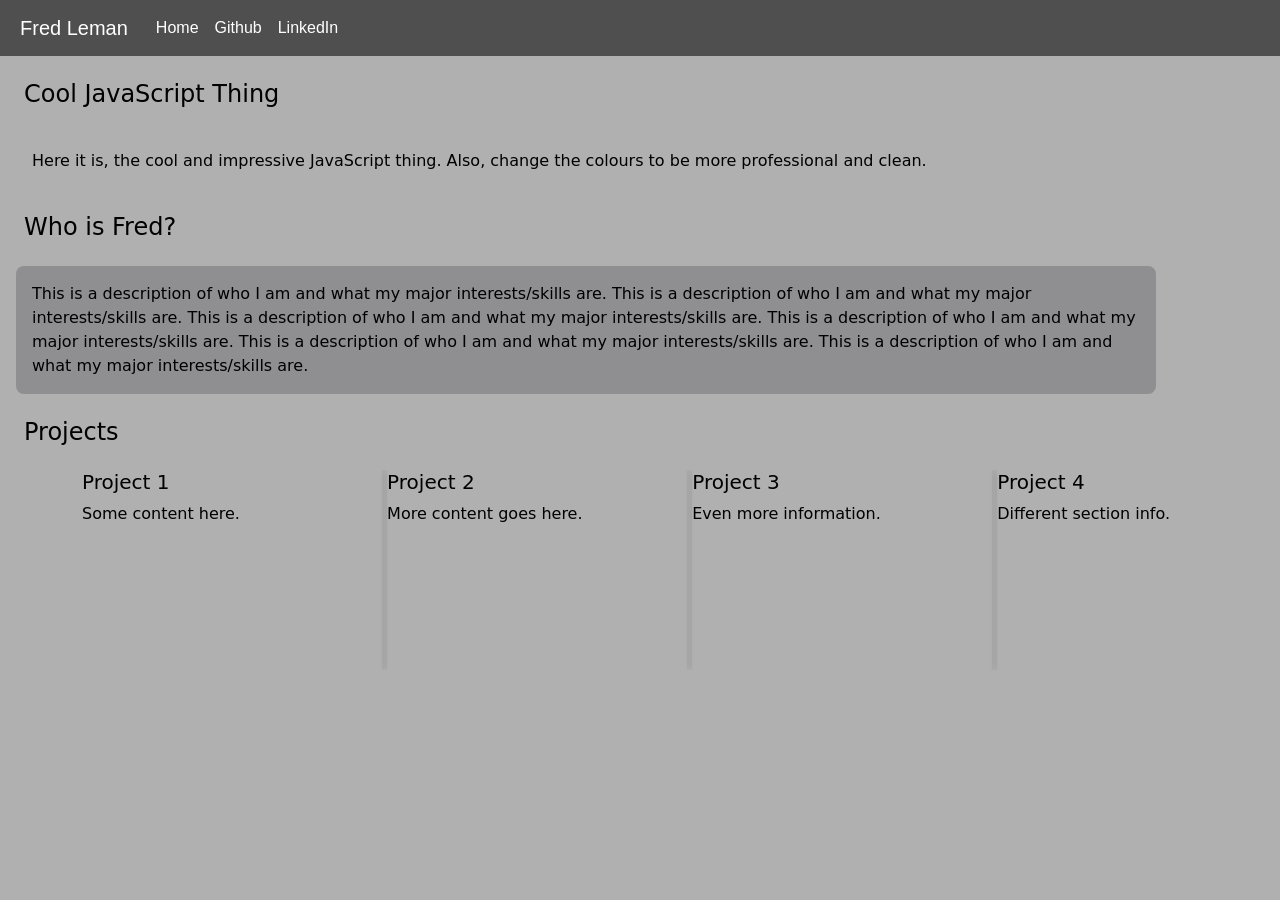
==== devsite/main.html @ 73a96d9e "Initial commit, base site built." ====
<!doctype html>
<html lang="en">
  <head>
    <title>Fred Leman</title>
      <meta charset="utf-8"/>
        <meta
          name="viewport"
          content="width=device-width, initial-scale=1, shrink-to-fit=no"
        />
        <link
          href="https://cdn.jsdelivr.net/npm/bootstrap@5.3.2/dist/css/bootstrap.min.css"
          rel="stylesheet"
          integrity="sha384-T3c6CoIi6uLrA9TneNEoa7RxnatzjcDSCmG1MXxSR1GAsXEV/Dwwykc2MPK8M2HN"
          crossorigin="anonymous"
        />
        <link rel="stylesheet" href="global.css">
  </head>

  <body>
    <header>
      <nav class="navbar navbar-expand-lg">
        <div class="container-fluid">
          <a class="navbar-brand ms-2" href="#">Fred Leman</a>
            <ul class="navbar-nav me-auto ms-1 mb-2 mb-lg-0">
              <li class="nav-item">
                <a class="nav-link" aria-current="page" href="#">Home</a>
              </li>
              <li class="nav-item">
                <a class="nav-link" href="#">Github</a>
              </li>
              <li class="nav-item">
                <a class="nav-link" href="#">LinkedIn</a>
              </li>
            </ul>
        </div>
      </nav>
    </header>

    <main>
      <h4 class="m-4">Cool JavaScript Thing</h4>
      <div id="thing" class="container-xxl m-3 p-3 rounded-3">
        Here it is, the cool and impressive JavaScript thing. Also, change the colours to be more professional and clean.
      </div>
      <h4 class="m-4">Who is Fred?</h3>
      <div id="intro" class="container-md m-3 p-3 rounded-3">
        This is a description of who I am and what my major interests/skills are. 
        This is a description of who I am and what my major interests/skills are. 
        This is a description of who I am and what my major interests/skills are.
        This is a description of who I am and what my major interests/skills are.
        This is a description of who I am and what my major interests/skills are.
        This is a description of who I am and what my major interests/skills are.
      </div>
      <h4 class="m-4">Projects</h4>
      <div class="container mt-4">
        <div class="scroll-container">
          <div class="pane">
            <h5>Project 1</h5>
            <p>Some content here.</p>
          </div>
          <div class="pane">
            <h5>Project 2</h5>
            <p>More content goes here.</p>
          </div>
          <div class="pane">
            <h5>Project 3</h5>
            <p>Even more information.</p>
          </div>
          <div class="pane">
            <h5>Project 4</h5>
            <p>Different section info.</p>
          </div>
          <div class="pane">
            <h5>Project 5</h5>
            <p>Final bit of content.</p>
          </div>
        </div>
      </div>
    </main>

    <footer>

    </footer>

    <!-- Bootstrap JavaScript Libraries -->
    <script
      src="https://cdn.jsdelivr.net/npm/@popperjs/core@2.11.8/dist/umd/popper.min.js"
      integrity="sha384-I7E8VVD/ismYTF4hNIPjVp/Zjvgyol6VFvRkX/vR+Vc4jQkC+hVqc2pM8ODewa9r"
      crossorigin="anonymous"
    ></script>
    <script
      src="https://cdn.jsdelivr.net/npm/bootstrap@5.3.2/dist/js/bootstrap.min.js"
      integrity="sha384-BBtl+eGJRgqQAUMxJ7pMwbEyER4l1g+O15P+16Ep7Q9Q+zqX6gSbd85u4mG4QzX+"
      crossorigin="anonymous"
    ></script>
  </body>
</html>
---- devsite/global.css ----
body {
    background-color: var(--primary);
    color: black;
}

header {
    background-color: var(--secondary);
    font-family: "Vergilia", sans-serif;
    color: white;
}

#intro {
    background-color: var(--tertiary);
}

.nav-link, .navbar-brand {
    color: white;
}

.scroll-container {
    overflow-x: auto;
    white-space: nowrap;
}

.pane {
    display: inline-block;
    vertical-align: top;
    width: 300px;
    height: 200px;
    margin-right: 1;
    border-radius: 1;
    box-shadow: 0 0 8px rgba(0,0,0,0.1);
}

.pane h5 {
    margin-bottom: 0.5;
}

:root {
    --primary: #b0b0b0;
    --secondary: #4f4f4f;
    --tertiary: #8f8f91;
}
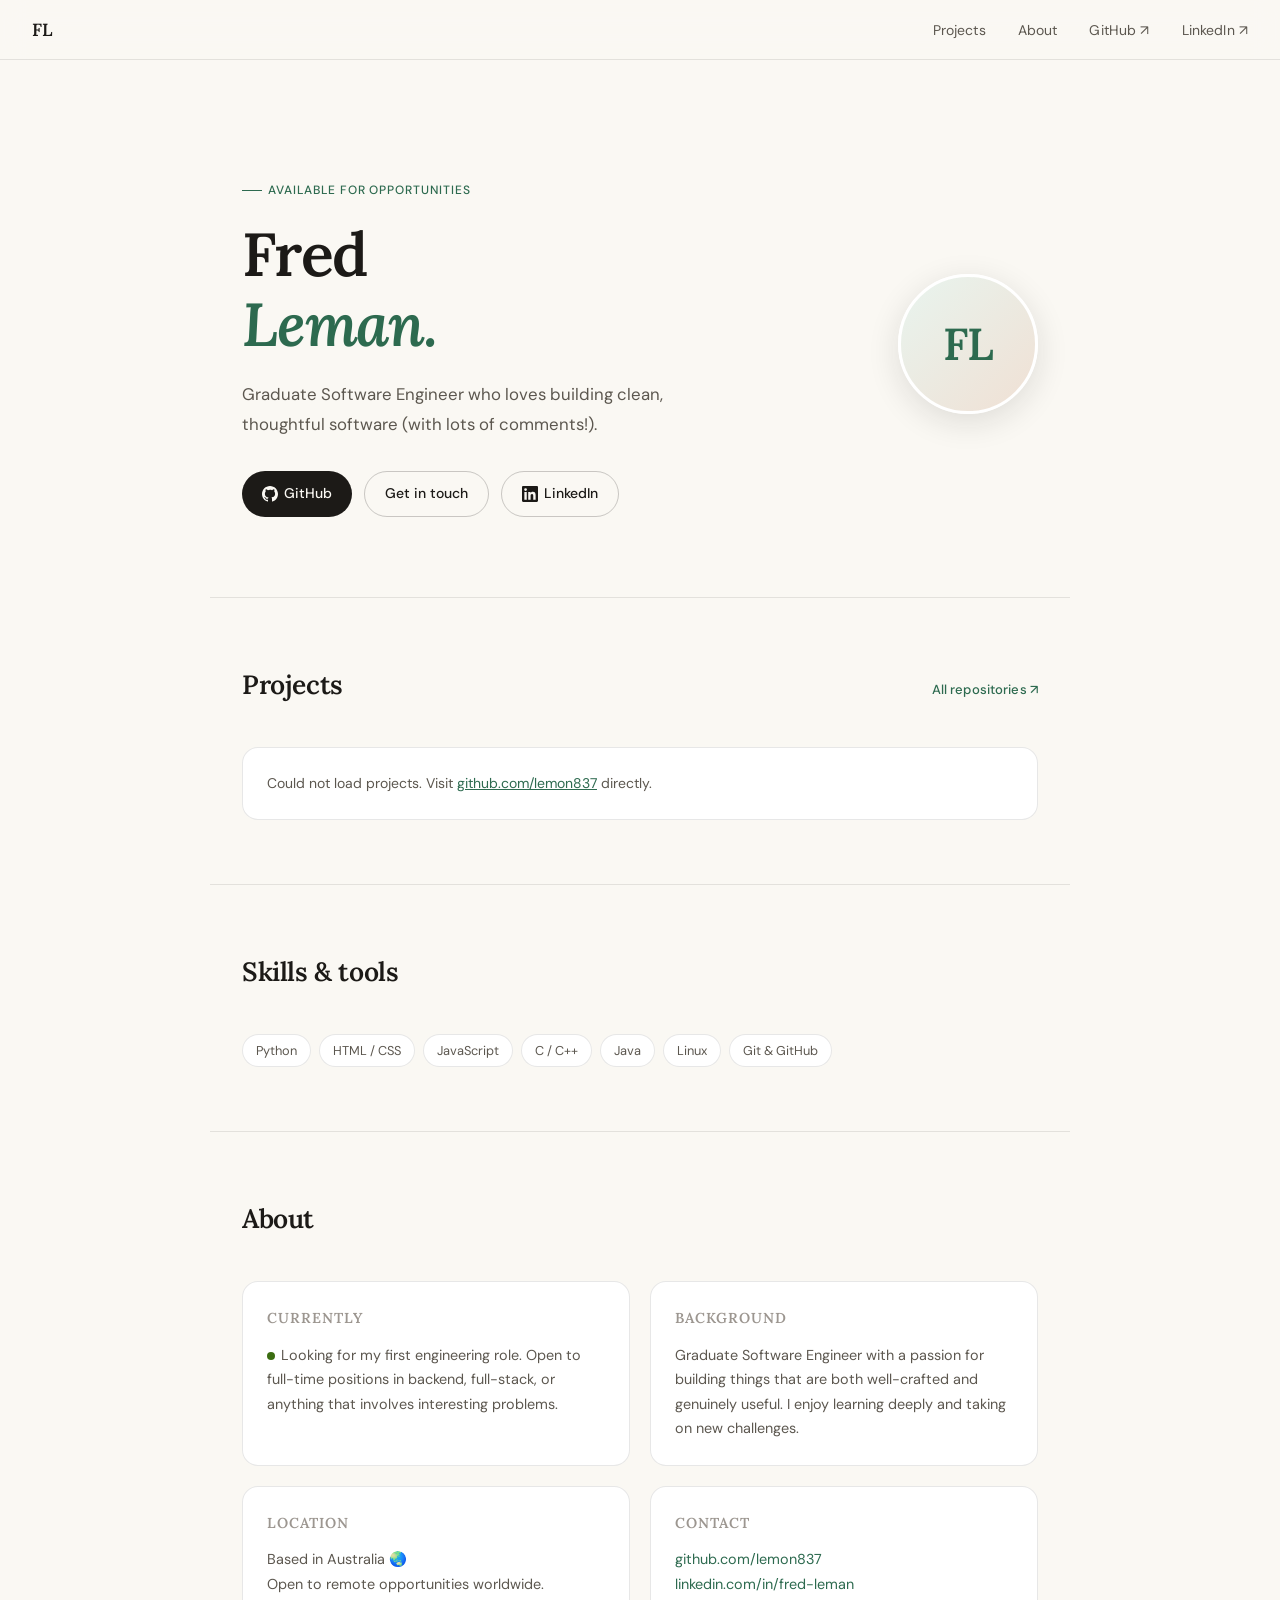
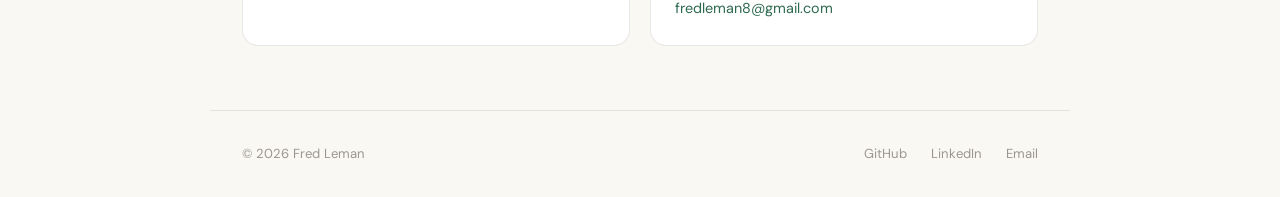
==== commit 7bc5f1a3: "Website complete overhaul for 2026." ====
--- a/devsite/main.html
+++ b/devsite/main.html
@@ -1,96 +1,816 @@
-<!doctype html>
+<!DOCTYPE html>
 <html lang="en">
-  <head>
-    <title>Fred Leman</title>
-      <meta charset="utf-8"/>
-        <meta
-          name="viewport"
-          content="width=device-width, initial-scale=1, shrink-to-fit=no"
-        />
-        <link
-          href="https://cdn.jsdelivr.net/npm/bootstrap@5.3.2/dist/css/bootstrap.min.css"
-          rel="stylesheet"
-          integrity="sha384-T3c6CoIi6uLrA9TneNEoa7RxnatzjcDSCmG1MXxSR1GAsXEV/Dwwykc2MPK8M2HN"
-          crossorigin="anonymous"
-        />
-        <link rel="stylesheet" href="global.css">
-  </head>
-
-  <body>
-    <header>
-      <nav class="navbar navbar-expand-lg">
-        <div class="container-fluid">
-          <a class="navbar-brand ms-2" href="#">Fred Leman</a>
-            <ul class="navbar-nav me-auto ms-1 mb-2 mb-lg-0">
-              <li class="nav-item">
-                <a class="nav-link" aria-current="page" href="#">Home</a>
-              </li>
-              <li class="nav-item">
-                <a class="nav-link" href="#">Github</a>
-              </li>
-              <li class="nav-item">
-                <a class="nav-link" href="#">LinkedIn</a>
-              </li>
-            </ul>
-        </div>
-      </nav>
-    </header>
-
-    <main>
-      <h4 class="m-4">Cool JavaScript Thing</h4>
-      <div id="thing" class="container-xxl m-3 p-3 rounded-3">
-        Here it is, the cool and impressive JavaScript thing. Also, change the colours to be more professional and clean.
+<head>
+<meta charset="UTF-8">
+<meta name="viewport" content="width=device-width, initial-scale=1.0">
+<title>Fred Leman — Graduate Software Engineer</title>
+<link rel="preconnect" href="https://fonts.googleapis.com">
+<link rel="preconnect" href="https://fonts.gstatic.com" crossorigin>
+<link href="https://fonts.googleapis.com/css2?family=Lora:ital,wght@0,400;0,600;1,400&family=DM+Sans:opsz,wght@9..40,300;9..40,400;9..40,500&display=swap" rel="stylesheet">
+<style>
+  *, *::before, *::after { box-sizing: border-box; margin: 0; padding: 0; }
+
+  :root {
+    --cream: #FAF8F3;
+    --warm-white: #FFFFFF;
+    --ink: #1C1A17;
+    --ink-light: #5C574F;
+    --ink-lighter: #9C9690;
+    --accent: #2D6A4F;
+    --accent-light: #E8F4EE;
+    --accent-hover: #1E4D38;
+    --border: rgba(28,26,23,0.10);
+    --border-hover: rgba(28,26,23,0.22);
+    --green: #3B6D11;
+    --green-bg: #EAF3DE;
+    --blue: #185FA5;
+    --blue-bg: #E6F1FB;
+    --purple: #534AB7;
+    --purple-bg: #EEEDFE;
+  }
+
+  html { scroll-behavior: smooth; }
+
+  body {
+    font-family: 'DM Sans', sans-serif;
+    background: var(--cream);
+    color: var(--ink);
+    font-size: 16px;
+    line-height: 1.7;
+    min-height: 100vh;
+  }
+
+  /* Nav */
+  nav {
+    position: sticky;
+    top: 0;
+    z-index: 100;
+    background: rgba(250,248,243,0.92);
+    backdrop-filter: blur(12px);
+    border-bottom: 1px solid var(--border);
+    padding: 0 2rem;
+    display: flex;
+    align-items: center;
+    justify-content: space-between;
+    height: 60px;
+  }
+
+  .nav-logo {
+    font-family: 'Lora', serif;
+    font-size: 1.1rem;
+    font-weight: 600;
+    color: var(--ink);
+    text-decoration: none;
+    letter-spacing: -0.01em;
+  }
+
+  .nav-links {
+    display: flex;
+    gap: 2rem;
+    list-style: none;
+  }
+
+  .nav-links a {
+    font-size: 0.875rem;
+    font-weight: 400;
+    color: var(--ink-light);
+    text-decoration: none;
+    letter-spacing: 0.01em;
+    transition: color 0.2s;
+  }
+
+  .nav-links a:hover { color: var(--ink); }
+
+  /* Hero */
+  .hero {
+    max-width: 860px;
+    margin: 0 auto;
+    padding: 7rem 2rem 5rem;
+    display: grid;
+    grid-template-columns: 1fr auto;
+    gap: 3rem;
+    align-items: center;
+  }
+
+  .hero-tag {
+    display: inline-flex;
+    align-items: center;
+    gap: 6px;
+    font-size: 0.75rem;
+    font-weight: 500;
+    letter-spacing: 0.08em;
+    text-transform: uppercase;
+    color: var(--accent);
+    margin-bottom: 1.25rem;
+  }
+
+  .hero-tag::before {
+    content: '';
+    display: block;
+    width: 20px;
+    height: 1.5px;
+    background: var(--accent);
+  }
+
+  h1 {
+    font-family: 'Lora', serif;
+    font-size: clamp(2.4rem, 5vw, 3.8rem);
+    font-weight: 600;
+    line-height: 1.15;
+    letter-spacing: -0.02em;
+    color: var(--ink);
+    margin-bottom: 1.25rem;
+  }
+
+  h1 em {
+    font-style: italic;
+    color: var(--accent);
+  }
+
+  .hero-bio {
+    font-size: 1.05rem;
+    color: var(--ink-light);
+    max-width: 480px;
+    line-height: 1.75;
+    margin-bottom: 2rem;
+  }
+
+  .hero-actions {
+    display: flex;
+    gap: 0.75rem;
+    flex-wrap: wrap;
+  }
+
+  .btn {
+    display: inline-flex;
+    align-items: center;
+    gap: 6px;
+    font-family: 'DM Sans', sans-serif;
+    font-size: 0.875rem;
+    font-weight: 500;
+    padding: 10px 20px;
+    border-radius: 100px;
+    text-decoration: none;
+    transition: all 0.2s;
+    cursor: pointer;
+    border: none;
+  }
+
+  .btn-primary {
+    background: var(--ink);
+    color: var(--cream);
+  }
+
+  .btn-primary:hover {
+    background: var(--accent);
+  }
+
+  .btn-secondary {
+    background: transparent;
+    color: var(--ink);
+    border: 1.5px solid var(--border-hover);
+  }
+
+  .btn-secondary:hover {
+    border-color: var(--ink);
+    background: rgba(28,26,23,0.04);
+  }
+
+  .hero-avatar {
+    width: 140px;
+    height: 140px;
+    border-radius: 50%;
+    background: linear-gradient(135deg, var(--accent-light) 0%, #f0e0d4 100%);
+    border: 3px solid var(--warm-white);
+    box-shadow: 0 8px 32px rgba(28,26,23,0.12);
+    display: flex;
+    align-items: center;
+    justify-content: center;
+    font-family: 'Lora', serif;
+    font-size: 2.8rem;
+    font-weight: 600;
+    color: var(--accent);
+    letter-spacing: -0.02em;
+    flex-shrink: 0;
+  }
+
+  /* Divider */
+  .divider {
+    max-width: 860px;
+    margin: 0 auto;
+    padding: 0 2rem;
+    border: none;
+    border-top: 1px solid var(--border);
+  }
+
+  /* Section */
+  section {
+    max-width: 860px;
+    margin: 0 auto;
+    padding: 4rem 2rem;
+  }
+
+  .section-header {
+    display: flex;
+    align-items: baseline;
+    justify-content: space-between;
+    margin-bottom: 2.5rem;
+  }
+
+  h2 {
+    font-family: 'Lora', serif;
+    font-size: 1.65rem;
+    font-weight: 600;
+    letter-spacing: -0.015em;
+    color: var(--ink);
+  }
+
+  .section-link {
+    font-size: 0.82rem;
+    font-weight: 500;
+    color: var(--accent);
+    text-decoration: none;
+    letter-spacing: 0.01em;
+    transition: opacity 0.2s;
+  }
+
+  .section-link:hover { opacity: 0.7; }
+
+  /* Skills */
+  .skills-grid {
+    display: flex;
+    flex-wrap: wrap;
+    gap: 0.5rem;
+  }
+
+  .skill-tag {
+    font-size: 0.8rem;
+    font-weight: 400;
+    padding: 5px 13px;
+    border-radius: 100px;
+    border: 1px solid var(--border);
+    color: var(--ink-light);
+    background: var(--warm-white);
+    transition: all 0.2s;
+  }
+
+  .skill-tag:hover {
+    border-color: var(--accent);
+    color: var(--accent);
+    background: var(--accent-light);
+  }
+
+  /* Projects grid */
+  .projects-grid {
+    display: grid;
+    grid-template-columns: repeat(auto-fill, minmax(260px, 1fr));
+    gap: 1.25rem;
+  }
+
+  .project-card {
+    background: var(--warm-white);
+    border: 1px solid var(--border);
+    border-radius: 16px;
+    padding: 1.5rem;
+    text-decoration: none;
+    display: flex;
+    flex-direction: column;
+    gap: 0.75rem;
+    transition: all 0.25s;
+    position: relative;
+    overflow: hidden;
+  }
+
+  .project-card::before {
+    content: '';
+    position: absolute;
+    top: 0;
+    left: 0;
+    right: 0;
+    height: 3px;
+    background: var(--accent);
+    opacity: 0;
+    transition: opacity 0.25s;
+  }
+
+  .project-card:hover {
+    border-color: var(--border-hover);
+    transform: translateY(-3px);
+    box-shadow: 0 12px 40px rgba(28,26,23,0.09);
+  }
+
+  .project-card:hover::before { opacity: 1; }
+
+  .project-header {
+    display: flex;
+    align-items: flex-start;
+    justify-content: space-between;
+    gap: 0.5rem;
+  }
+
+  .project-name {
+    font-family: 'Lora', serif;
+    font-size: 1.05rem;
+    font-weight: 600;
+    color: var(--ink);
+    letter-spacing: -0.01em;
+  }
+
+  .project-arrow {
+    color: var(--ink-lighter);
+    font-size: 1rem;
+    transition: transform 0.2s, color 0.2s;
+    flex-shrink: 0;
+  }
+
+  .project-card:hover .project-arrow {
+    transform: translate(2px, -2px);
+    color: var(--accent);
+  }
+
+  .project-desc {
+    font-size: 0.875rem;
+    color: var(--ink-light);
+    line-height: 1.65;
+    flex: 1;
+  }
+
+  .project-footer {
+    display: flex;
+    align-items: center;
+    gap: 0.5rem;
+    flex-wrap: wrap;
+  }
+
+  .lang-badge {
+    display: inline-flex;
+    align-items: center;
+    gap: 5px;
+    font-size: 0.75rem;
+    font-weight: 400;
+    color: var(--ink-light);
+  }
+
+  .lang-dot {
+    width: 8px;
+    height: 8px;
+    border-radius: 50%;
+    flex-shrink: 0;
+  }
+
+  .star-count {
+    font-size: 0.75rem;
+    color: var(--ink-lighter);
+    margin-left: auto;
+  }
+
+  /* Loading state */
+  .loading-grid {
+    display: grid;
+    grid-template-columns: repeat(auto-fill, minmax(260px, 1fr));
+    gap: 1.25rem;
+  }
+
+  .skeleton-card {
+    background: var(--warm-white);
+    border: 1px solid var(--border);
+    border-radius: 16px;
+    padding: 1.5rem;
+    display: flex;
+    flex-direction: column;
+    gap: 0.75rem;
+    min-height: 150px;
+  }
+
+  .skeleton {
+    background: linear-gradient(90deg, #f0ece4 25%, #e6e0d6 50%, #f0ece4 75%);
+    background-size: 200% 100%;
+    animation: shimmer 1.5s infinite;
+    border-radius: 6px;
+  }
+
+  @keyframes shimmer {
+    0% { background-position: 200% 0; }
+    100% { background-position: -200% 0; }
+  }
+
+  /* About section */
+  .about-grid {
+    display: grid;
+    grid-template-columns: 1fr 1fr;
+    gap: 1.25rem;
+  }
+
+  .info-card {
+    background: var(--warm-white);
+    border: 1px solid var(--border);
+    border-radius: 16px;
+    padding: 1.5rem;
+  }
+
+  .info-card h3 {
+    font-family: 'Lora', serif;
+    font-size: 0.9rem;
+    font-weight: 600;
+    color: var(--ink-lighter);
+    text-transform: uppercase;
+    letter-spacing: 0.07em;
+    margin-bottom: 0.75rem;
+  }
+
+  .info-card p {
+    font-size: 0.9rem;
+    color: var(--ink-light);
+    line-height: 1.7;
+  }
+
+  .info-card a {
+    color: var(--accent);
+    text-decoration: none;
+  }
+
+  .info-card a:hover { text-decoration: underline; }
+
+  .status-dot {
+    display: inline-block;
+    width: 8px;
+    height: 8px;
+    border-radius: 50%;
+    background: #3B6D11;
+    margin-right: 6px;
+    animation: pulse-green 2s infinite;
+  }
+
+  @keyframes pulse-green {
+    0%, 100% { opacity: 1; }
+    50% { opacity: 0.4; }
+  }
+
+  /* Footer */
+  footer {
+    border-top: 1px solid var(--border);
+    max-width: 860px;
+    margin: 0 auto;
+    padding: 2rem;
+    display: flex;
+    align-items: center;
+    justify-content: space-between;
+  }
+
+  .footer-left {
+    font-size: 0.82rem;
+    color: var(--ink-lighter);
+  }
+
+  .footer-links {
+    display: flex;
+    gap: 1.5rem;
+  }
+
+  .footer-links a {
+    font-size: 0.82rem;
+    color: var(--ink-lighter);
+    text-decoration: none;
+    transition: color 0.2s;
+  }
+
+  .footer-links a:hover { color: var(--ink); }
+
+  /* Fade in animation */
+  @keyframes fadeUp {
+    from { opacity: 0; transform: translateY(16px); }
+    to   { opacity: 1; transform: translateY(0); }
+  }
+
+  .hero { animation: fadeUp 0.6s ease both; }
+  section { animation: fadeUp 0.7s ease both; animation-delay: 0.1s; }
+
+  /* Scroll indicator */
+  .scroll-indicator {
+    position: fixed;
+    left: 2rem;
+    top: 50%;
+    transform: translateY(-50%);
+    z-index: 50;
+    display: flex;
+    flex-direction: column;
+    align-items: center;
+    gap: 10px;
+    opacity: 0;
+    transition: opacity 0.4s;
+  }
+
+  .scroll-indicator.visible { opacity: 1; }
+
+  .scroll-track {
+    width: 1.5px;
+    height: 100px;
+    background: rgba(28,26,23,0.12);
+    border-radius: 2px;
+    position: relative;
+    overflow: hidden;
+  }
+
+  .scroll-fill {
+    position: absolute;
+    top: 0;
+    left: 0;
+    width: 100%;
+    background: var(--accent);
+    border-radius: 2px;
+    transition: height 0.1s linear;
+    height: 0%;
+  }
+
+  .scroll-label {
+    writing-mode: vertical-rl;
+    text-orientation: mixed;
+    font-size: 0.65rem;
+    font-weight: 500;
+    letter-spacing: 0.12em;
+    text-transform: uppercase;
+    color: var(--ink-lighter);
+    transition: color 0.3s, opacity 0.3s;
+    user-select: none;
+  }
+
+  .scroll-dot {
+    width: 5px;
+    height: 5px;
+    border-radius: 50%;
+    background: var(--accent);
+    transition: transform 0.3s;
+  }
+
+  .scroll-indicator.visible .scroll-dot {
+    animation: pulse-dot 2s ease-in-out infinite;
+  }
+
+  @keyframes pulse-dot {
+    0%, 100% { transform: scale(1); opacity: 1; }
+    50% { transform: scale(1.5); opacity: 0.6; }
+  }
+
+  @media (max-width: 900px) {
+    .scroll-indicator { display: none; }
+  }
+
+  @media (max-width: 640px) {
+    .hero {
+      grid-template-columns: 1fr;
+      padding-top: 4rem;
+    }
+    .hero-avatar { display: none; }
+    .about-grid { grid-template-columns: 1fr; }
+    .section-header { flex-direction: column; gap: 0.5rem; }
+    footer { flex-direction: column; gap: 1rem; text-align: center; }
+  }
+</style>
+</head>
+<body>
+
+<!-- Scroll indicator -->
+<div class="scroll-indicator" id="scrollIndicator">
+  <span class="scroll-label" id="scrollLabel">Intro</span>
+  <div class="scroll-track">
+    <div class="scroll-fill" id="scrollFill"></div>
+  </div>
+  <div class="scroll-dot"></div>
+</div>
+
+<nav>
+  <a href="#" class="nav-logo">FL</a>
+  <ul class="nav-links">
+    <li><a href="#projects">Projects</a></li>
+    <li><a href="#about">About</a></li>
+    <li><a href="https://github.com/lemon837" target="_blank">GitHub ↗</a></li>
+    <li><a href="https://www.linkedin.com/in/fred-leman-1284372bb" target="_blank">LinkedIn ↗</a></li>
+  </ul>
+</nav>
+
+<!-- Hero -->
+<div class="hero" id="hero">
+  <div>
+    <div class="hero-tag">Available for opportunities</div>
+    <h1>Fred<br><em>Leman.</em></h1>
+    <p class="hero-bio">Graduate Software Engineer who loves building clean, thoughtful software (with lots of comments!).</p>
+    <div class="hero-actions">
+      <a href="https://github.com/lemon837" target="_blank" class="btn btn-primary">
+        <svg width="16" height="16" viewBox="0 0 24 24" fill="currentColor"><path d="M12 0C5.374 0 0 5.373 0 12c0 5.302 3.438 9.8 8.207 11.387.599.111.793-.261.793-.577v-2.234c-3.338.726-4.033-1.416-4.033-1.416-.546-1.387-1.333-1.756-1.333-1.756-1.089-.745.083-.729.083-.729 1.205.084 1.839 1.237 1.839 1.237 1.07 1.834 2.807 1.304 3.492.997.107-.775.418-1.305.762-1.604-2.665-.305-5.467-1.334-5.467-5.931 0-1.311.469-2.381 1.236-3.221-.124-.303-.535-1.524.117-3.176 0 0 1.008-.322 3.301 1.23A11.509 11.509 0 0 1 12 5.803c1.02.005 2.047.138 3.006.404 2.291-1.552 3.297-1.23 3.297-1.23.653 1.653.242 2.874.118 3.176.77.84 1.235 1.911 1.235 3.221 0 4.609-2.807 5.624-5.479 5.921.43.372.823 1.102.823 2.222v3.293c0 .319.192.694.801.576C20.566 21.797 24 17.3 24 12c0-6.627-5.373-12-12-12z"/></svg>
+        GitHub
+      </a>
+      <a href="mailto:fredleman8@gmail.com" class="btn btn-secondary">Get in touch</a>
+      <a href="https://www.linkedin.com/in/fred-leman-1284372bb" target="_blank" class="btn btn-secondary">
+        <svg width="16" height="16" viewBox="0 0 24 24" fill="currentColor"><path d="M20.447 20.452h-3.554v-5.569c0-1.328-.027-3.037-1.852-3.037-1.853 0-2.136 1.445-2.136 2.939v5.667H9.351V9h3.414v1.561h.046c.477-.9 1.637-1.85 3.37-1.85 3.601 0 4.267 2.37 4.267 5.455v6.286zM5.337 7.433a2.062 2.062 0 0 1-2.063-2.065 2.064 2.064 0 1 1 2.063 2.065zm1.782 13.019H3.555V9h3.564v11.452zM22.225 0H1.771C.792 0 0 .774 0 1.729v20.542C0 23.227.792 24 1.771 24h20.451C23.2 24 24 23.227 24 22.271V1.729C24 .774 23.2 0 22.222 0h.003z"/></svg>
+        LinkedIn
+      </a>
+    </div>
+  </div>
+  <div class="hero-avatar">FL</div>
+</div>
+
+<hr class="divider">
+
+<!-- Projects -->
+<section id="projects">
+  <div class="section-header">
+    <h2>Projects</h2>
+    <a href="https://github.com/lemon837?tab=repositories" target="_blank" class="section-link">All repositories ↗</a>
+  </div>
+  <div id="projects-container" class="loading-grid">
+    <div class="skeleton-card">
+      <div class="skeleton" style="height:18px;width:60%"></div>
+      <div class="skeleton" style="height:13px;width:90%"></div>
+      <div class="skeleton" style="height:13px;width:75%"></div>
+    </div>
+    <div class="skeleton-card">
+      <div class="skeleton" style="height:18px;width:55%"></div>
+      <div class="skeleton" style="height:13px;width:85%"></div>
+      <div class="skeleton" style="height:13px;width:70%"></div>
+    </div>
+    <div class="skeleton-card">
+      <div class="skeleton" style="height:18px;width:65%"></div>
+      <div class="skeleton" style="height:13px;width:80%"></div>
+      <div class="skeleton" style="height:13px;width:60%"></div>
+    </div>
+  </div>
+</section>
+
+<hr class="divider">
+
+<!-- Skills -->
+<section id="skills">
+  <div class="section-header">
+    <h2>Skills & tools</h2>
+  </div>
+  <div class="skills-grid" id="skills-container">
+    <span class="skill-tag">Python</span>
+    <span class="skill-tag">HTML / CSS</span>
+    <span class="skill-tag">JavaScript</span>
+    <span class="skill-tag">C / C++</span>
+    <span class="skill-tag">Java</span>
+    <span class="skill-tag">Linux</span>
+    <span class="skill-tag">Git & GitHub</span>
+  </div>
+</section>
+
+<hr class="divider">
+
+<!-- About -->
+<section id="about">
+  <div class="section-header">
+    <h2>About</h2>
+  </div>
+  <div class="about-grid">
+    <div class="info-card">
+      <h3>Currently</h3>
+      <p><span class="status-dot"></span>Looking for my first engineering role. Open to full-time positions in backend, full-stack, or anything that involves interesting problems.</p>
+    </div>
+    <div class="info-card">
+      <h3>Background</h3>
+      <p>Graduate Software Engineer with a passion for building things that are both well-crafted and genuinely useful. I enjoy learning deeply and taking on new challenges.</p>
+    </div>
+    <div class="info-card">
+      <h3>Location</h3>
+      <p>Based in Australia 🌏<br>Open to remote opportunities worldwide.</p>
+    </div>
+    <div class="info-card">
+      <h3>Contact</h3>
+      <p>
+        <a href="https://github.com/lemon837" target="_blank">github.com/lemon837</a><br>
+        <a href="https://www.linkedin.com/in/fred-leman-1284372bb" target="_blank">linkedin.com/in/fred-leman</a><br>
+        <a href="mailto:fredleman8@gmail.com">fredleman8@gmail.com</a>
+      </p>
+    </div>
+  </div>
+</section>
+
+<footer>
+  <span class="footer-left">© 2026 Fred Leman</span>
+  <div class="footer-links">
+    <a href="https://github.com/lemon837" target="_blank">GitHub</a>
+    <a href="https://www.linkedin.com/in/fred-leman-1284372bb" target="_blank">LinkedIn</a>
+    <a href="mailto:fredleman8@gmail.com">Email</a>
+  </div>
+</footer>
+
+<script data-cfasync="false" src="/cdn-cgi/scripts/5c5dd728/cloudflare-static/email-decode.min.js"></script><script>
+const LANG_COLORS = {
+  JavaScript: '#f1e05a', TypeScript: '#3178c6', Python: '#3572A5',
+  Java: '#b07219', 'C++': '#f34b7d', C: '#555555', 'C#': '#178600',
+  Go: '#00ADD8', Rust: '#dea584', Ruby: '#701516', Swift: '#F05138',
+  Kotlin: '#A97BFF', HTML: '#e34c26', CSS: '#563d7c', Shell: '#89e051',
+  Vue: '#41b883', Dart: '#00B4AB', Scala: '#c22d40', default: '#9C9690'
+};
+
+const DEFAULT_SKILLS = [];
+
+function langColor(lang) {
+  return LANG_COLORS[lang] || LANG_COLORS.default;
+}
+
+async function loadGitHub() {
+  try {
+    const res = await fetch('https://api.github.com/users/lemon837/repos?sort=updated&per_page=12&type=owner');
+    if (!res.ok) throw new Error('fetch failed');
+    const repos = await res.json();
+
+    // Collect languages for skills — now hardcoded, skip auto-population
+
+    // Filter out forks, sort by stars then updated
+    const filtered = repos
+      .filter(r => !r.fork && r.name !== 'lemon837')
+      .sort((a, b) => b.stargazers_count - a.stargazers_count || new Date(b.updated_at) - new Date(a.updated_at))
+      .slice(0, 6);
+
+    const container = document.getElementById('projects-container');
+    container.className = 'projects-grid';
+
+    if (filtered.length === 0) {
+      container.innerHTML = `<p style="color:var(--ink-lighter);font-size:0.9rem;grid-column:1/-1;">No public repositories yet — check back soon!</p>`;
+      return;
+    }
+
+    container.innerHTML = filtered.map(repo => {
+      const desc = repo.description || 'No description provided.';
+      const lang = repo.language;
+      const stars = repo.stargazers_count;
+      const updated = new Date(repo.updated_at).toLocaleDateString('en-AU', { month: 'short', year: 'numeric' });
+
+      return `
+        <a class="project-card" href="${repo.html_url}" target="_blank" rel="noopener">
+          <div class="project-header">
+            <span class="project-name">${repo.name}</span>
+            <span class="project-arrow">↗</span>
+          </div>
+          <p class="project-desc">${desc}</p>
+          <div class="project-footer">
+            ${lang ? `<span class="lang-badge"><span class="lang-dot" style="background:${langColor(lang)}"></span>${lang}</span>` : ''}
+            ${stars > 0 ? `<span class="star-count">★ ${stars}</span>` : ''}
+            <span style="font-size:0.72rem;color:var(--ink-lighter);margin-left:${stars > 0 ? '0' : 'auto'}">Updated ${updated}</span>
+          </div>
+        </a>
+      `;
+    }).join('');
+
+  } catch (e) {
+    const container = document.getElementById('projects-container');
+    container.className = 'projects-grid';
+    container.innerHTML = `
+      <div class="project-card" style="grid-column:1/-1;cursor:default;pointer-events:none;">
+        <p class="project-desc">Could not load projects. Visit <a href="https://github.com/lemon837" target="_blank" style="color:var(--accent)">github.com/lemon837</a> directly.</p>
       </div>
-      <h4 class="m-4">Who is Fred?</h3>
-      <div id="intro" class="container-md m-3 p-3 rounded-3">
-        This is a description of who I am and what my major interests/skills are. 
-        This is a description of who I am and what my major interests/skills are. 
-        This is a description of who I am and what my major interests/skills are.
-        This is a description of who I am and what my major interests/skills are.
-        This is a description of who I am and what my major interests/skills are.
-        This is a description of who I am and what my major interests/skills are.
-      </div>
-      <h4 class="m-4">Projects</h4>
-      <div class="container mt-4">
-        <div class="scroll-container">
-          <div class="pane">
-            <h5>Project 1</h5>
-            <p>Some content here.</p>
-          </div>
-          <div class="pane">
-            <h5>Project 2</h5>
-            <p>More content goes here.</p>
-          </div>
-          <div class="pane">
-            <h5>Project 3</h5>
-            <p>Even more information.</p>
-          </div>
-          <div class="pane">
-            <h5>Project 4</h5>
-            <p>Different section info.</p>
-          </div>
-          <div class="pane">
-            <h5>Project 5</h5>
-            <p>Final bit of content.</p>
-          </div>
-        </div>
-      </div>
-    </main>
-
-    <footer>
-
-    </footer>
-
-    <!-- Bootstrap JavaScript Libraries -->
-    <script
-      src="https://cdn.jsdelivr.net/npm/@popperjs/core@2.11.8/dist/umd/popper.min.js"
-      integrity="sha384-I7E8VVD/ismYTF4hNIPjVp/Zjvgyol6VFvRkX/vR+Vc4jQkC+hVqc2pM8ODewa9r"
-      crossorigin="anonymous"
-    ></script>
-    <script
-      src="https://cdn.jsdelivr.net/npm/bootstrap@5.3.2/dist/js/bootstrap.min.js"
-      integrity="sha384-BBtl+eGJRgqQAUMxJ7pMwbEyER4l1g+O15P+16Ep7Q9Q+zqX6gSbd85u4mG4QzX+"
-      crossorigin="anonymous"
-    ></script>
-  </body>
-</html>
+    `;
+  }
+}
+
+loadGitHub();
+
+// Scroll indicator
+const indicator = document.getElementById('scrollIndicator');
+const fill = document.getElementById('scrollFill');
+const label = document.getElementById('scrollLabel');
+
+const sections = [
+  { id: 'hero',     name: 'Intro' },
+  { id: 'projects', name: 'Projects' },
+  { id: 'skills',   name: 'Skills' },
+  { id: 'about',    name: 'About' },
+];
+
+function onScroll() {
+  const scrollTop = window.scrollY;
+  const docHeight = document.documentElement.scrollHeight - window.innerHeight;
+  const progress = docHeight > 0 ? (scrollTop / docHeight) * 100 : 0;
+
+  fill.style.height = Math.min(progress, 100) + '%';
+
+  // Show after scrolling 80px
+  if (scrollTop > 80) {
+    indicator.classList.add('visible');
+  } else {
+    indicator.classList.remove('visible');
+  }
+
+  // Update label based on current section
+  let current = sections[0].name;
+  for (const s of sections) {
+    const el = document.getElementById(s.id);
+    if (el && el.getBoundingClientRect().top <= window.innerHeight * 0.5) {
+      current = s.name;
+    }
+  }
+  if (label.textContent !== current) {
+    label.style.opacity = '0';
+    setTimeout(() => {
+      label.textContent = current;
+      label.style.opacity = '1';
+    }, 150);
+  }
+}
+
+window.addEventListener('scroll', onScroll, { passive: true });
+</script>
+
+</body>
+</html>
